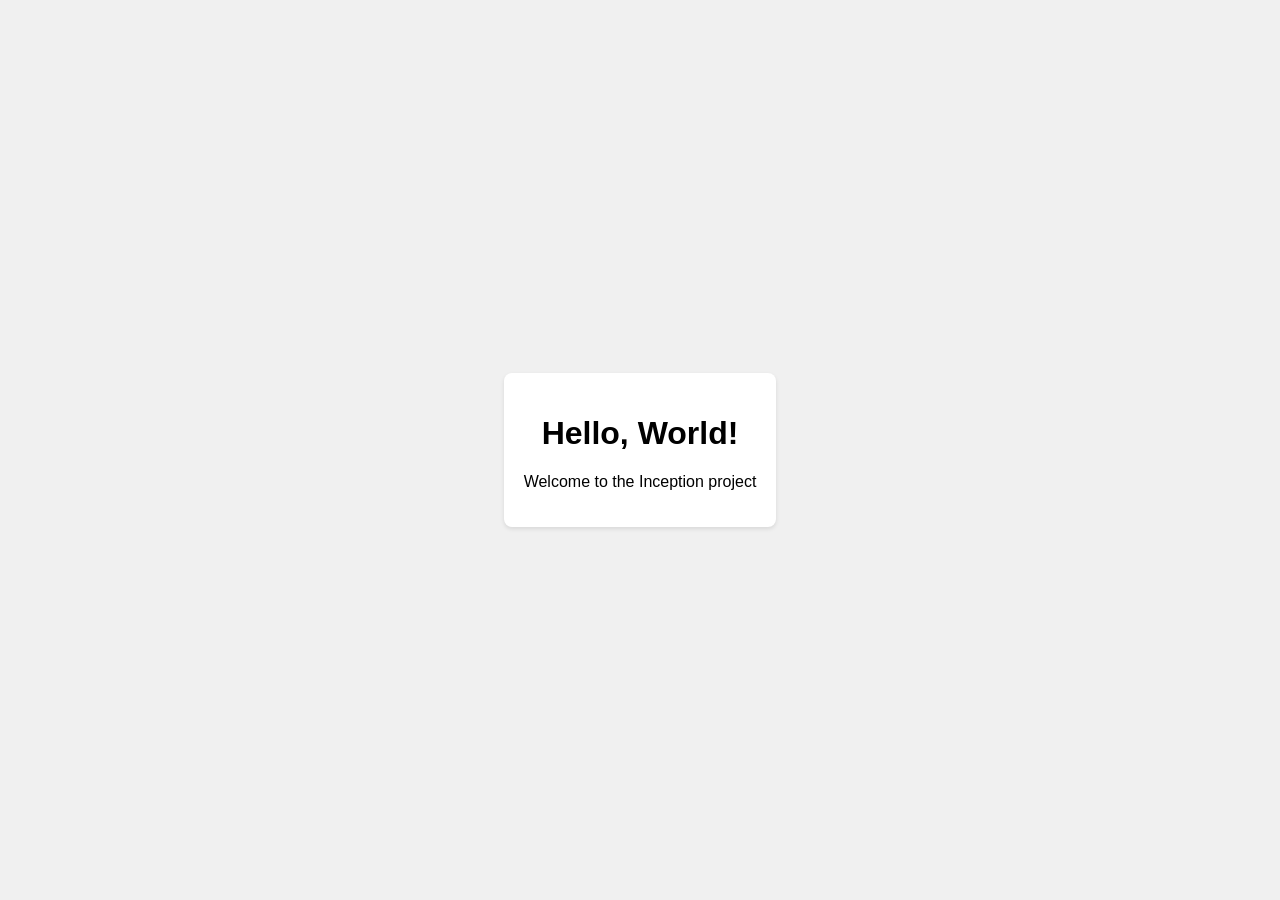
==== src/srcs/requirements/wordpress/conf/index.html @ 4154699f "(Update) init wordpress" ====
<!-- html/index.html -->
<!DOCTYPE html>
<html>
<head>
    <title>Welcome to Inception</title>
    <style>
        body {
            font-family: Arial, sans-serif;
            display: flex;
            justify-content: center;
            align-items: center;
            height: 100vh;
            margin: 0;
            background-color: #f0f0f0;
        }
        .container {
            text-align: center;
            padding: 20px;
            background-color: white;
            border-radius: 8px;
            box-shadow: 0 2px 4px rgba(0,0,0,0.1);
        }
    </style>
</head>
<body>
    <div class="container">
        <h1>Hello, World!</h1>
        <p>Welcome to the Inception project</p>
    </div>
</body>
</html>
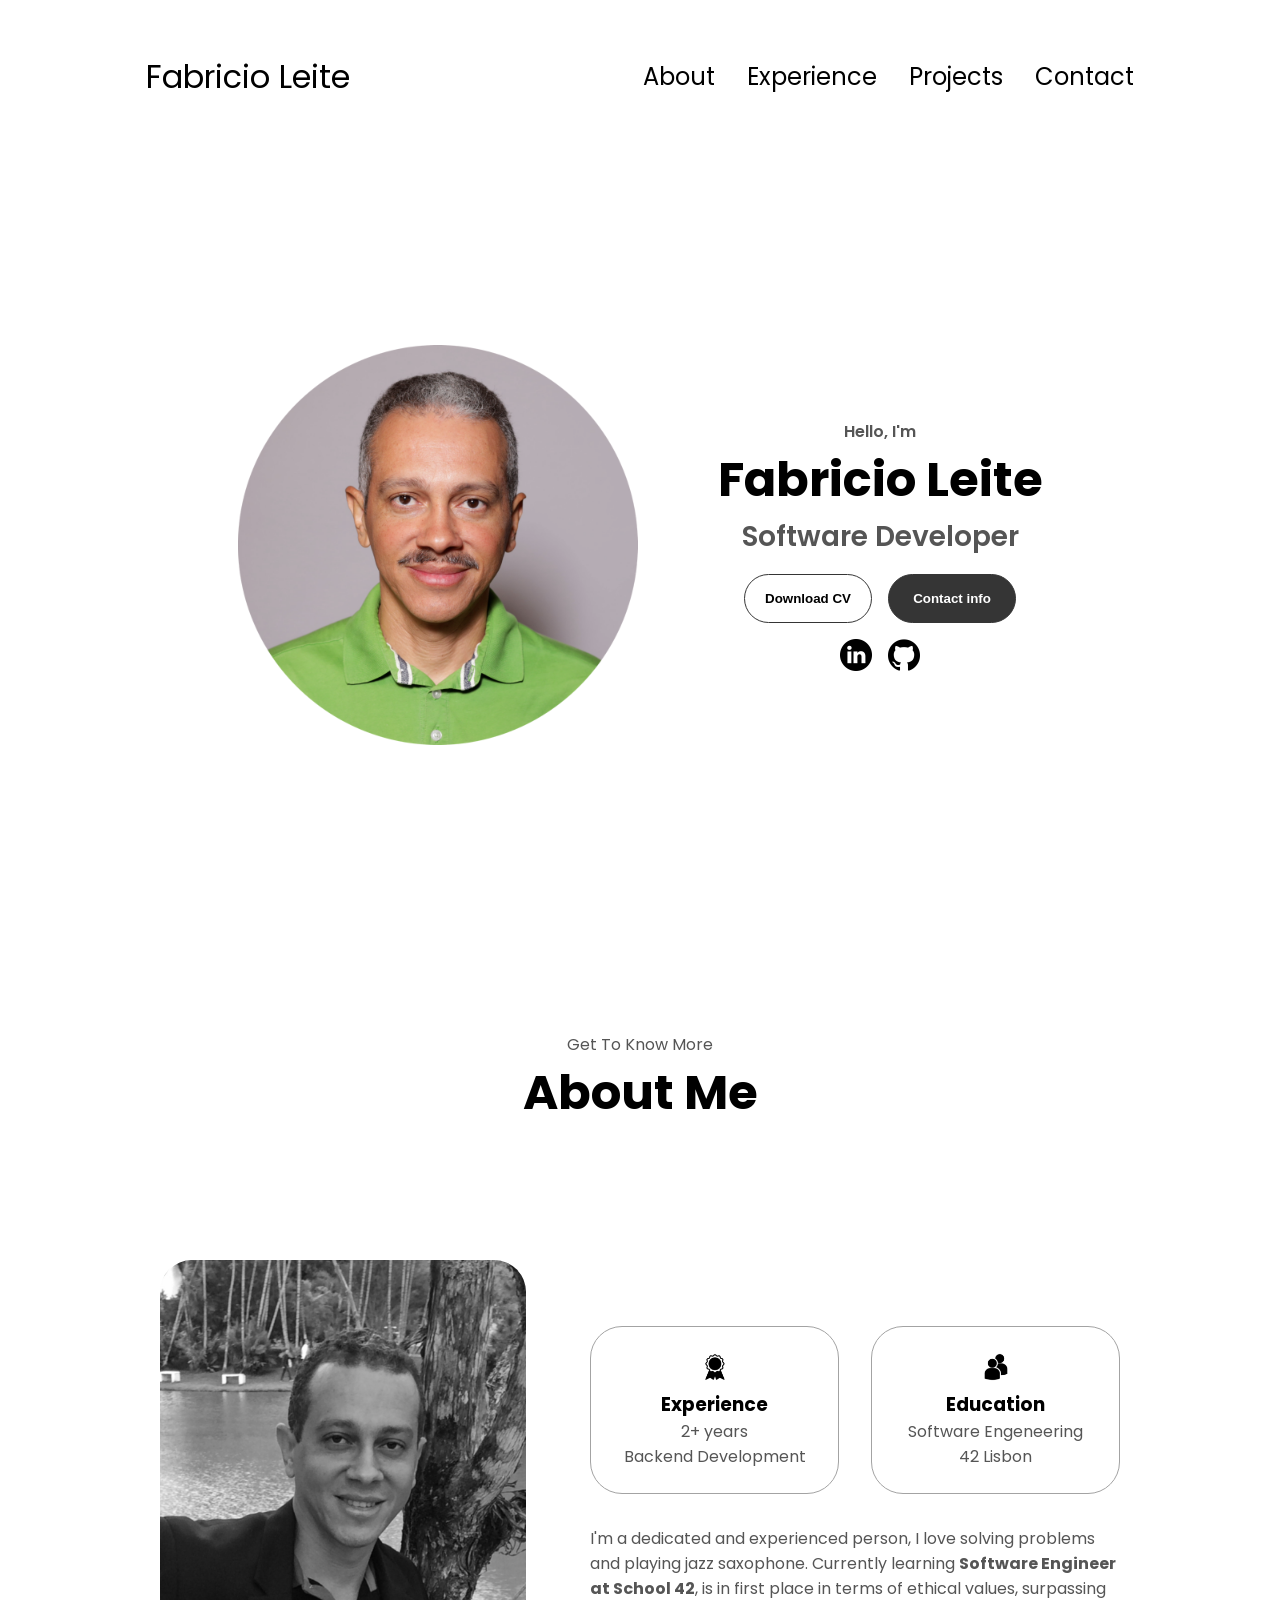
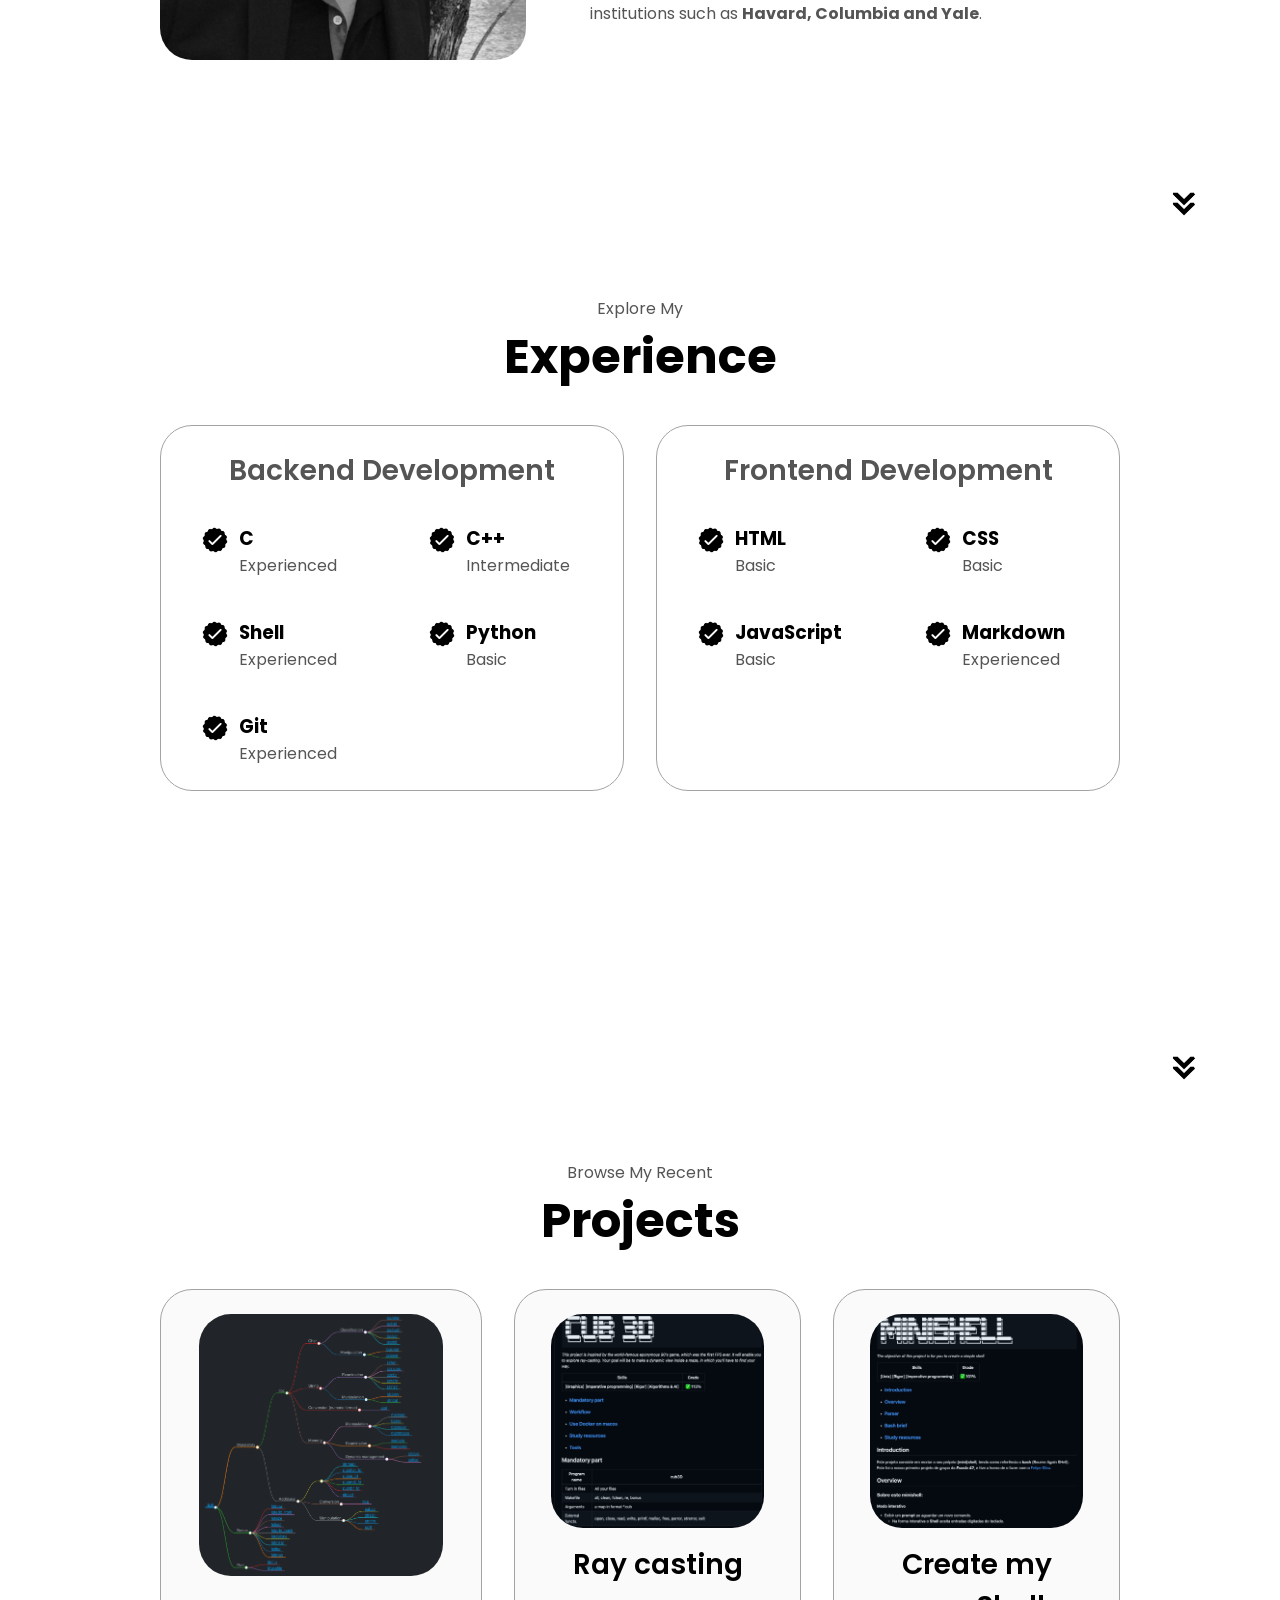
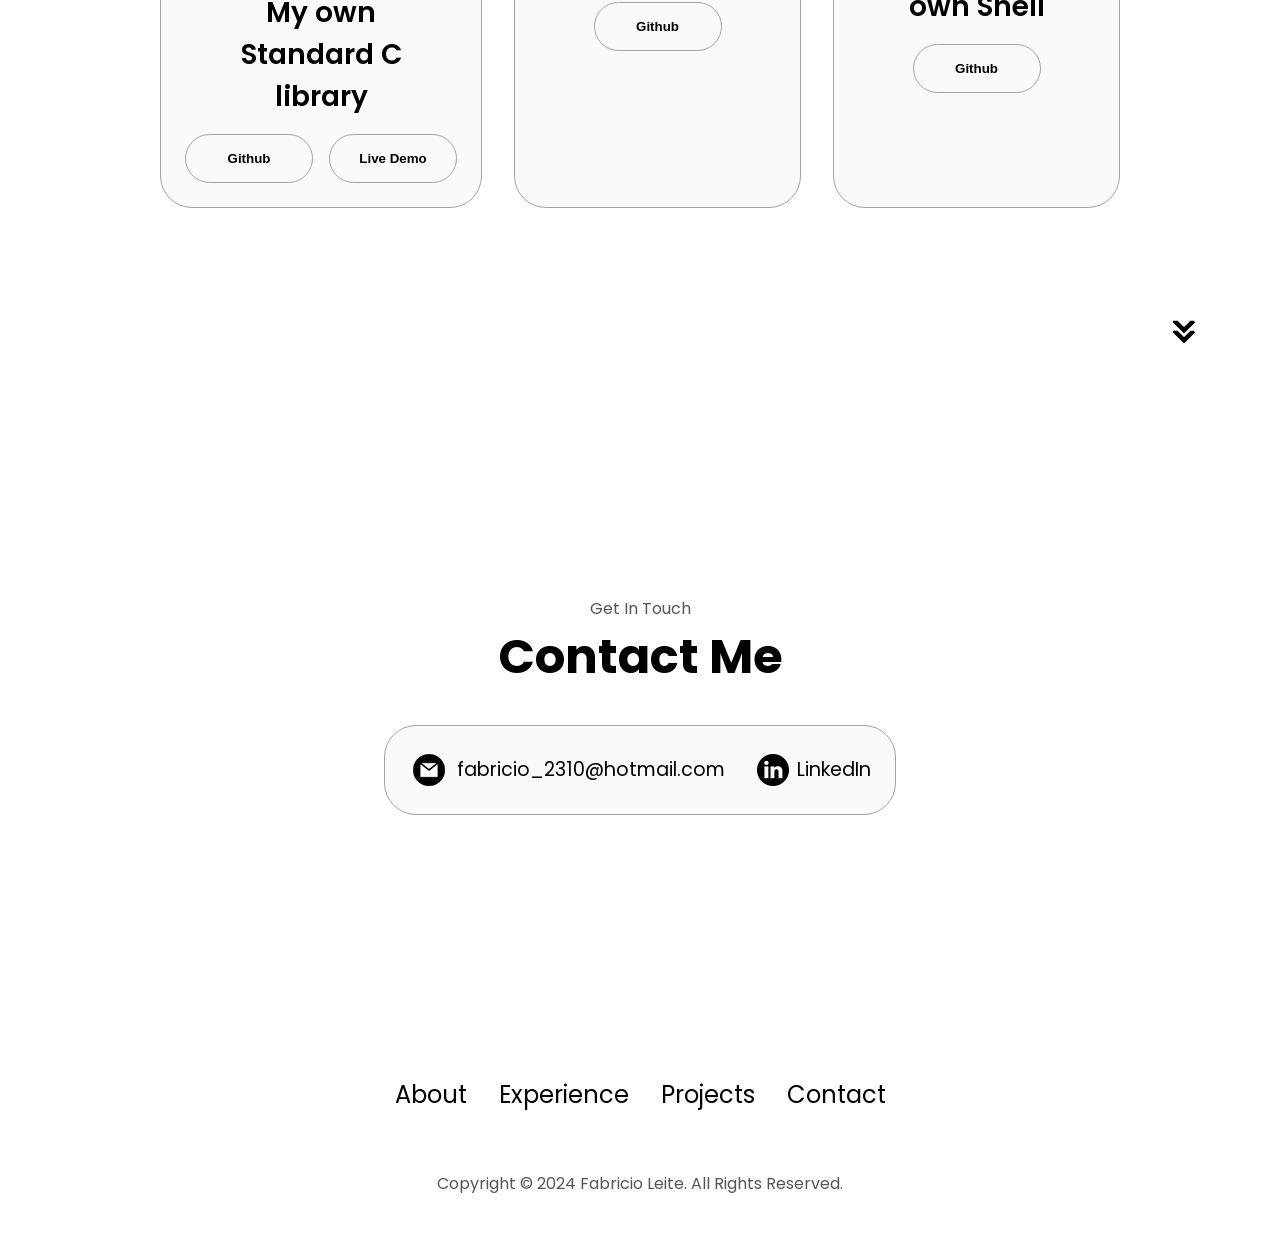
==== commit f03df5c4: "(Update) push my Web site" ====
--- a/src/srcs/requirements/wordpress/conf/index.html
+++ b/src/srcs/requirements/wordpress/conf/index.html
@@ -1,31 +1,365 @@
-<!-- html/index.html -->
 <!DOCTYPE html>
-<html>
+<html lang="en">
 <head>
-    <title>Welcome to Inception</title>
-    <style>
-        body {
-            font-family: Arial, sans-serif;
-            display: flex;
-            justify-content: center;
-            align-items: center;
-            height: 100vh;
-            margin: 0;
-            background-color: #f0f0f0;
-        }
-        .container {
-            text-align: center;
-            padding: 20px;
-            background-color: white;
-            border-radius: 8px;
-            box-shadow: 0 2px 4px rgba(0,0,0,0.1);
-        }
-    </style>
+	<meta charset="UTF-8">
+	<meta name="viewport" content="width=device-width, initial-scale=1.0">
+	<title>Fabricio Leite</title>
+	<link rel="stylesheet" href="style.css">
+	<link rel="stylesheet" href="mediaqueries.css">
 </head>
 <body>
-    <div class="container">
-        <h1>Hello, World!</h1>
-        <p>Welcome to the Inception project</p>
-    </div>
-</body>
+	<nav id="desktop-nav">
+		<div class="logo">Fabricio Leite</div>
+		<div>
+			<ul class="nav-links">
+				<li><a href="#about">About</a></li>
+				<li><a href="#experience">Experience</a></li>
+				<li><a href="#projects">Projects</a></li>
+				<li><a href="#contact">Contact</a></li>
+			</ul>
+		</div>
+	</nav>
+	<nav id="hamburger-nav">
+		<div class="logo">Fabricio Leite</div>
+		<div class="hamburger-menu">
+			<div class="hamburger-icon" onclick="toggleMenu()">
+				<span></span>
+				<span></span>
+				<span></span>
+			</div>
+			<ul class="menu-links">
+				<li><a href="#about" onclick="toggleMenu()">About</a></li>
+				<li><a href="#experience" onclick="toggleMenu()">Experience</a></li>
+				<li><a href="#projects" onclick="toggleMenu()">Projects</a></li>
+				<li><a href="#contact" onclick="toggleMenu()">Contact</a></li>
+			</ul>
+		</div>
+	</nav>
+	<section id="profile">
+		<div class="section_pic-container">
+			<img src="./assets/profile-pic-1.png" alt="Fabricio Leite profile picture"
+			/>
+		</div>
+		<div class="section_text">
+			<p class="section_text_p1">Hello, I'm</p>
+			<h1 class="title">Fabricio Leite</h1>
+			<p class="section_text_p2">Software Developer</p>
+			<div class="btn-container">
+				<button class="btn btn-color-2"onclick="window.open('./assets/resume-example.pdf')"
+				>
+					Download CV
+				</button>
+				<button class="btn btn-color-1" onclick="location.href='./#contact'"
+				>
+					Contact info
+				</button>
+				</div>
+				<div id="socials-container">
+					<img src="./assets/linkedin.png"
+					alt="My LinkedIn profile"
+					class="icon"
+					onclick="location.href='https://www.linkedin.com/in/fabricio2310/'"
+					/>
+					<img src="./assets/github.png"
+					alt="My Github profile"
+					class="icon"
+					onclick="location.href='https://github.com/faleite'"
+					/>
+				</div>
+			</div>
+	</section>
+	<section id="about">
+		<p class="section_text_p1">Get To Know More</p>
+		<h1 class="title">About Me</h1>
+		<div class="section-container">
+			<div class="section_pic-container">
+				<img src="./assets/about-pic.png" alt="Profile picture"
+				class="about-pic"
+				/>
+				</div>
+				<div class="about-details-container">
+					<div class="about-containers">
+						<div class="details-container">
+							<img src="./assets/experience.png" alt="Experience icon"
+							class="icon"
+							/>
+							<h3>Experience</h3>
+							<p>2+ years <br>Backend Development</p>
+						</div>
+						<div class="details-container">
+							<img src="./assets/education.png" 
+							alt="Education icon"
+							class="icon"
+							/>
+							<h3>Education</h3>
+							<p>Software Engeneering <br>42 Lisbon</p>
+					</div>
+				</div>
+				<div class="text-container">
+					<p>
+						I'm a dedicated and experienced person, I love solving problems and playing jazz saxophone. 
+						Currently learning <b>Software Engineer at School 42</b>, is in first place in terms of ethical 
+						values, surpassing institutions such as <b>Havard, Columbia and Yale</b>.
+					</p>
+				</div>
+			</div>
+		</div>
+		<img 
+			src="./assets/arrow.png" 
+			alt="Arrow icons" 
+			class="icon arrow"
+			onclick="location.href='./#experience'"
+		/>
+	</section>
+	<section id="experience">
+		<p class="section_text_p1">Explore My</p>
+		<h1 class="title">Experience</h1>
+		<div class="experience-details-container">
+			<div class="about-containers">
+				<div class="details-container">
+					<h2 class="experience-sub-title">Backend Development</h2>
+					<div class="article-container">
+						<article>
+							<img
+								src="./assets/checkmark.png"
+								alt="Experience icon"
+								class="icon"
+							/>
+							<div>
+								<h3>C</h3>
+								<p>Experienced</p>
+							</div>
+						</article>
+						<article>
+							<img
+								src="./assets/checkmark.png"
+								alt="Experience icon"
+								class="icon"
+							/>
+							<div>
+								<h3>C++</h3>
+								<p>Intermediate</p>
+							</div>
+						</article>
+						<article>
+							<img
+								src="./assets/checkmark.png"
+								alt="Experience icon"
+								class="icon"
+							/>
+							<div>
+								<h3>Shell</h3>
+								<p>Experienced</p>
+							</div>
+						</article>
+						<article>
+							<img
+								src="./assets/checkmark.png"
+								alt="Experience icon"
+								class="icon"
+							/>
+							<div>
+								<h3>Python</h3>
+								<p>Basic</p>
+							</div>
+						</article>
+						<article>
+							<img
+								src="./assets/checkmark.png"
+								alt="Experience icon"
+								class="icon"
+							/>
+							<div>
+								<h3>Git</h3>
+								<p>Experienced</p>
+							</div>
+						</article>
+						<article>
+							<!-- Just fixing alignment -->
+						</article>
+					</div>
+				</div>
+				<div class="details-container">
+					<h2 class="experience-sub-title">Frontend Development</h2>
+					<div class="article-container">
+						<article>
+							<img
+								src="./assets/checkmark.png"
+								alt="Experience icon"
+								class="icon"
+							/>
+							<div>
+								<h3>HTML</h3>
+								<p>Basic</p>
+							</div>
+						</article>
+						<article>
+							<img
+								src="./assets/checkmark.png"
+								alt="Experience icon"
+								class="icon"
+							/>
+							<div>
+								<h3>CSS</h3>
+								<p>Basic</p>
+							</div>
+						</article>
+						<article>
+							<img
+								src="./assets/checkmark.png"
+								alt="Experience icon"
+								class="icon"
+							/>
+							<div>
+								<h3>JavaScript</h3>
+								<p>Basic</p>
+							</div>
+						</article>
+						<article>
+							<img
+								src="./assets/checkmark.png"
+								alt="Experience icon"
+								class="icon"
+							/>
+							<div>
+								<h3>Markdown</h3>
+								<p>Experienced</p>
+							</div>
+						</article>
+						<article>
+							<!-- Just fixing alignment -->
+						</article>
+						<article>
+							<!-- Just fixing alignment -->
+						</article>
+					</div>
+				</div>
+			</div>
+		</div>
+		<img 
+		src="./assets/arrow.png" 
+		alt="Arrow icons" 
+		class="icon arrow"
+		onclick="location.href='./#projects'"
+		/>
+	</section>
+	<section id="projects">
+		<p class="section_text_p1">Browse My Recent</p>
+		<h1 class="title">Projects</h1>
+		<div class="experience-details-container">
+			<div class="about-containers">
+			<div class="details-container color-container">
+				<div class="article-container">
+					<img
+						src="./assets/project-libft.png"
+						alt="Project 1"
+						class="project-img"
+					/>
+				</div>
+				<h2 class="experience-sub-title project-title">My own Standard C library</h2>
+				<div class="btn-container">
+					<button class="btn btn-color-2 project-btn" 
+					onclick="location.href='https://github.com/faleite/42libft'"
+					>
+					Github
+					</button>
+					<button class="btn btn-color-2 project-btn" 
+					onclick="location.href='./42libft.html'"
+					>
+					Live Demo
+					</button>
+				</div>
+			</div>
+			<div class="details-container color-container">
+				<div class="article-container">
+					<img
+						src="./assets/project-cub3d.png"
+						alt="Project 2"
+						class="project-img"
+					/>
+				</div>
+				<h2 class="experience-sub-title project-title">Ray casting</h2>
+				<div class="btn-container">
+					<button class="btn btn-color-2 project-btn" 
+					onclick="location.href='https://github.com/faleite/42_cub3d'"
+					>
+					Github
+					<!-- </button>
+					<button class="btn btn-color-2 project-btn" 
+					onclick="location.href='https://github.com/faleite/42_cub3d'"
+					>
+					Live Demo
+					</button> -->
+				</div>
+			</div>
+			<div class="details-container color-container">
+				<div class="article-container">
+					<img
+						src="./assets/project-minishell.png"
+						alt="Project 3"
+						class="project-img"
+					/>
+				</div>
+				<h2 class="experience-sub-title project-title">Create my own Shell</h2>
+				<div class="btn-container">
+					<button class="btn btn-color-2 project-btn" 
+					onclick="location.href='https://github.com/faleite/42_minishell'"
+					>
+					Github
+					<!-- </button>
+					<button class="btn btn-color-2 project-btn" 
+					onclick="location.href='https://github.com/faleite/42_minishell'"
+					>
+					Live Demo
+					</button> -->
+				</div>
+			</div>
+		</div>
+	</div>
+	<img 
+		src="./assets/arrow.png" 
+		alt="Arrow icons" 
+		class="icon arrow"
+		onclick="location.href='./#contact'"
+	/>
+	</section>
+	<section id="contact">
+		<p class="section_text_p1">Get In Touch</p>
+		<h1 class="title">Contact Me</h1>
+		<div class="contact-info-upper-container">
+			<div class="contact-info-container">
+				<img
+					src="./assets/email.png"
+					alt="Email icon"
+					class="icon contact-icon email-icon"
+				/>
+				<p><a href="mailto:fabricio_2310@hotmail.com">fabricio_2310@hotmail.com</a>
+				</p>
+			</div>
+			<div class="contact-info-container">
+				<img
+					src="./assets/linkedin.png"
+					alt="LinkedIn icon"
+					class="icon contact-icon"
+				/>
+				<p><a href="https://www.linkedin.com/in/fabricio2310/">LinkedIn</a>
+				</p>
+			</div>
+		</div>
+	</section>
+	<footer>
+		<nav>
+			<div class="nav-links-container">
+				<ul class="nav-links">
+					<li><a href="#about">About</a></li>
+					<li><a href="#experience">Experience</a></li>
+					<li><a href="#projects">Projects</a></li>
+					<li><a href="#contact">Contact</a></li>
+				</ul>
+			</div>
+		</nav>
+		<p>Copyright &#169; 2024 Fabricio Leite. All Rights Reserved.</p>
+	</footer>
+	<script src="script.js"></script>
+	</body>
 </html>
--- a/src/srcs/requirements/wordpress/conf/style.css
+++ b/src/srcs/requirements/wordpress/conf/style.css
@@ -0,0 +1,432 @@
+/* GENERAL */
+
+@import url('https://fonts.googleapis.com/css2?family=Poppins:wght@300;400;500;600&display=swap');
+
+* {
+  margin: 0;
+  padding: 0;
+}
+
+body {
+	  font-family: "Poppins", sans-serif;
+}
+
+html {
+  scroll-behavior: smooth;
+}
+
+p {
+  color: rgb(85, 85, 85)
+}
+
+/* TRANSITION */
+
+a, .btn {
+  transition: all 300ms ease;
+}
+
+/* DESKTOP NAV */
+
+nav,
+.nav-links {
+  display: flex;
+}
+
+nav {
+  justify-content: space-around;
+  align-items: center;
+  height : 17vh;
+}
+
+.nav-links {
+  gap: 2rem;
+  list-style: none;
+  font-size: 1.5rem;
+}
+
+a {
+  color: black;
+  text-decoration: none;
+  text-decoration-color: white;
+}
+
+a:hover {
+  color: grey;
+  text-decoration: underline;
+  text-underline-offset: 1rem;
+  text-decoration-color: rgb(181, 181, 181);
+}
+
+.logo {
+  font-size: 2rem;
+}
+
+.logo:hover {
+  cursor: default;
+}
+
+
+/* HUMBURGER MENU */
+
+#hamburger-nav {
+  display: none;
+}
+
+.hamburger-menu {
+  position: relative;
+  display: inline-block;
+}
+
+.hamburger-icon {
+  display: flex;
+  flex-direction: column;
+  justify-content: space-between;
+  height: 24px;
+  width: 30px;
+  cursor: pointer;
+}
+
+.hamburger-icon span {
+	width: 100%;
+	height: 2px;
+	background-color: black;
+	transition: all 0.3 ease-in-out;
+}
+
+.menu-links {
+  position: absolute;
+  top: 100%;
+  right: 0;
+  background-color: white;
+  width: fit-content;
+  max-height: 0;
+  overflow: hidden;
+  transition: all 0.3 ease-in-out;
+}
+
+.menu-links a {
+  display: block;
+  padding: 10px;
+  text-align: center;
+  font-size: 1.5rem;
+  color: black;
+  text-decoration: none;
+  transition: all 0.3 ease-in-out;
+}
+
+.menu-links li {
+  list-style: none;
+}
+
+.menu-links.open {
+  max-height: 300px;
+}
+
+.hamburger-icon.open span:first-child {
+  transform: rotate(45deg) translate(10px, 5px);
+}
+
+.hamburger-icon.open span:nth-child(2) {
+	opacity: 0;
+}
+
+.hamburger-icon.open span:last-child {
+	transform: rotate(-45deg) translate(10px, -5px);
+}
+
+.hamburger-icon span:first-child {
+	transform: none;
+}
+
+.hamburger-icon span:first-child {
+	opacity: 1;
+}
+
+.hamburger-icon span:first-child {
+	transform: none;
+}
+
+/* SECTIONS */
+
+section {
+  padding-top: 4vh;
+  height: 96vh;
+  margin: 0 10rem;
+  box-sizing: border-box;
+  min-height: fit-content;
+}
+
+.section-container {
+  display: flex;
+}
+
+/* PROFILE SECTION */
+
+#profile {
+  display: flex;
+  justify-content: center;
+  gap: 5rem;
+  height: 80vh;
+}
+
+.section_pic-container {
+  display: flex;
+  height: 400px;
+  width: 400px;
+  margin: auto 0;
+}
+
+.section_text {
+  align-self: center;
+  text-align: center;
+}
+
+.section_text p {
+  font-weight: 600;
+}
+
+.section_text_p1 {
+  text-align: center;
+}
+
+.section_text_p2 {
+  font-size: 1.75rem;
+  margin-bottom: 1rem;
+}
+
+.title {
+  font-size: 3rem;
+  text-align: center;
+}
+
+#socials-container {
+  display: flex;
+  justify-content: center;
+  margin-top: 1rem;
+  gap: 1rem;
+}
+
+/* ICON */
+
+.icon {
+  cursor: pointer;
+  height: 2rem;
+}
+
+/* BUTTONS */
+
+.btn-container {
+  display: flex;
+  justify-content: center;
+  gap: 1rem;
+}
+
+.btn {
+  font-weight: 600;
+  transition: all 300ms ease;
+  padding: 1rem;
+  width: 8rem;
+  border-radius: 2rem;
+}
+
+.btn-color-1, .btn-color-2 {
+  border: rgb(53, 53, 53) 0.1rem solid;
+}
+
+.btn-color-1:hover,
+.btn-color-2:hover {
+  cursor: pointer;
+}
+
+.btn-color-1,
+.btn-color-2:hover {
+  background: rgb(53, 53, 53);
+  color: white;
+}
+
+.btn-color-1:hover {
+  background: rgb(0, 0, 0);
+}
+
+.btn-color-2 {
+  background: none;
+}
+
+.btn-color-2:hover {
+  border: rgb(255, 255, 255) 0.1rem solid;
+}
+
+.btn-container {
+  gap: 1rem;
+}
+
+/* ABOUT SECTION */
+
+#about {
+  position: relative;
+}
+
+.about-containers {
+  gap: 2rem;
+  margin-bottom: 2rem; 
+  margin-top: 2rem;
+}
+
+.about-details-container {
+  justify-content: center;
+  flex-direction: column;
+}
+
+.about-containers, 
+.about-details-container {
+  display: flex;
+}
+
+.about-pic {
+  border-radius: 2rem;
+}
+
+.arrow {
+  position: absolute;
+  right: -5rem;
+  bottom: 2.5rem;
+}
+
+.details-container {
+  padding: 1.5rem;
+  flex: 1;
+  background: white;
+  border-radius: 2rem;
+  border: rgb(53, 53, 53) 0.1rem solid;
+  border-color: rgb(163, 163, 163);
+  text-align: center;
+}
+
+.section-container {
+  gap: 4rem;
+  height: 80%;
+}
+
+.section_pic-container {
+  height: 400px;
+  width: 400px;
+  margin: auto 0;
+}
+
+/* EXPERIENCE SECTION */
+
+#experience {
+  position: relative;
+}
+
+.experience-sub-title {
+  color: rgb(85, 85, 85);
+  font-weight: 600;
+  font-size: 1.75rem;
+  margin-bottom: 2rem;
+}
+
+.experience-details-container {
+  display: flex;
+  justify-content: center;
+  flex-direction: column;
+}
+
+.article-container {
+  display: flex;
+  text-align: initial;
+  flex-wrap: wrap;
+  flex-direction: row;
+  gap: 2.5rem;
+  justify-content: space-around;
+}
+
+article {
+  display: flex;
+  width: 10rem;
+  justify-content: left;
+  gap: 0.5rem;
+}
+
+article .icon {
+  cursor: default;
+}
+
+/* PROJECTS SECTION */
+
+#projects {
+  position: relative;
+}
+
+.color-container {
+  border-color: “rgb(163, 163, 163)”;
+  background: rgb(250, 250, 250);
+}
+
+.project-img {
+  border-radius: 2rem;
+  width: 90%;
+  height: 90%;
+}
+
+.project-title {
+  margin: 1rem;
+  color: black;
+}
+
+.project-btn {
+  color: black;
+  border-color: rgb(163, 163, 163);
+}
+
+/* CONTACT SECTION */
+
+#contact {
+  display: flex;
+  justify-content: center;
+  flex-direction: column;
+  height: 70vh;
+}
+
+.contact-info-upper-container {
+  display: flex;
+  justify-content: center;
+  border-radius: 2rem;
+  border: rgb(53, 53, 53) 0.1rem solid;
+  border-color: rgb(163, 163, 163);
+  background: rgb(250, 250, 250);
+  margin: 2rem auto;
+  padding: 0.5rem;
+}
+
+.contact-info-container {
+  display: flex;
+  align-items: center;
+  justify-content: center;
+  gap: 0.5rem;
+  margin: 1rem;
+}
+
+.contact-info-container p {
+  font-size: larger;
+}
+
+.contact-icon {
+  cursor: default;
+}
+
+.email-icon {
+  height: 2.5rem;
+}
+
+/* FOOTER SECTION */
+
+footer {
+  height: 26vh;
+  margin: 0 1rem;
+}
+
+footer p {
+  text-align: center;
+}
+  
--- a/src/srcs/requirements/wordpress/conf/mediaqueries.css
+++ b/src/srcs/requirements/wordpress/conf/mediaqueries.css
@@ -0,0 +1,99 @@
+@media screen and (max-width: 1400px) {
+  #profile {
+    height: 83vh;
+    margin-bottom: 6rem;
+  }
+  .about-containers {
+    flex-wrap: wrap;
+  }
+}
+
+@media screen and (max-width: 1200px) {
+  #desktop-nav {
+	display: none;
+  }
+  #hamburger-nav {
+	display: flex;
+  }
+  #experience, 
+  .experience-details-container {
+    margin-top: 2rem;
+  }
+  #profile,
+  .section-container {
+    display: block;
+  }
+  .arrow {
+    display: none;
+  }
+  section,
+  .section-container {
+    height: fit-content;
+  }
+  section {
+    margin: 0 5%;
+  }
+  .section_pic-container {
+    width: 275px;
+    height: 275px;
+    margin: 0 auto 2rem;
+  }
+  .about-containers {
+    margin-top: 0;
+  }
+}
+
+@media screen and (max-width: 600px) {
+  #contact,
+  footer {
+    height: 40vh;
+  }
+  #profile {
+    height: 83vh;
+    margin-bottom: 0;
+  }
+  #article {
+    font-size: 1rem;
+  }
+  footer nav {
+    height: fit-content;
+    margin-bottom: 2rem;
+  }
+  .about-containers,
+  .contact-info-upper-container, 
+  .btn-container {
+    flex-wrap: wrap;
+  }
+  .contact-info-container {
+    margin: 0;
+  }
+  .contact-info-container p,
+  .nav-links li a {
+    font-size: 1rem;
+  }
+  .experience-sub-title {
+    font-size: 1.25rem;
+  }
+  .logo {
+    font-size: 1.5rem;
+  }
+  .nav-links {
+    flex-direction: column;
+    gap: 0.5rem;
+    text-align: center;
+  }
+  .section_pic-container {
+    width: auto;
+    height: 46vw;
+    justify-content: center;
+  }
+  .section_text_p2 {
+    font-size: 1.25rem;
+  }
+  .title {
+    font-size: 2rem;
+  }
+  .text-container {
+    text-align: justify;
+  }
+}
